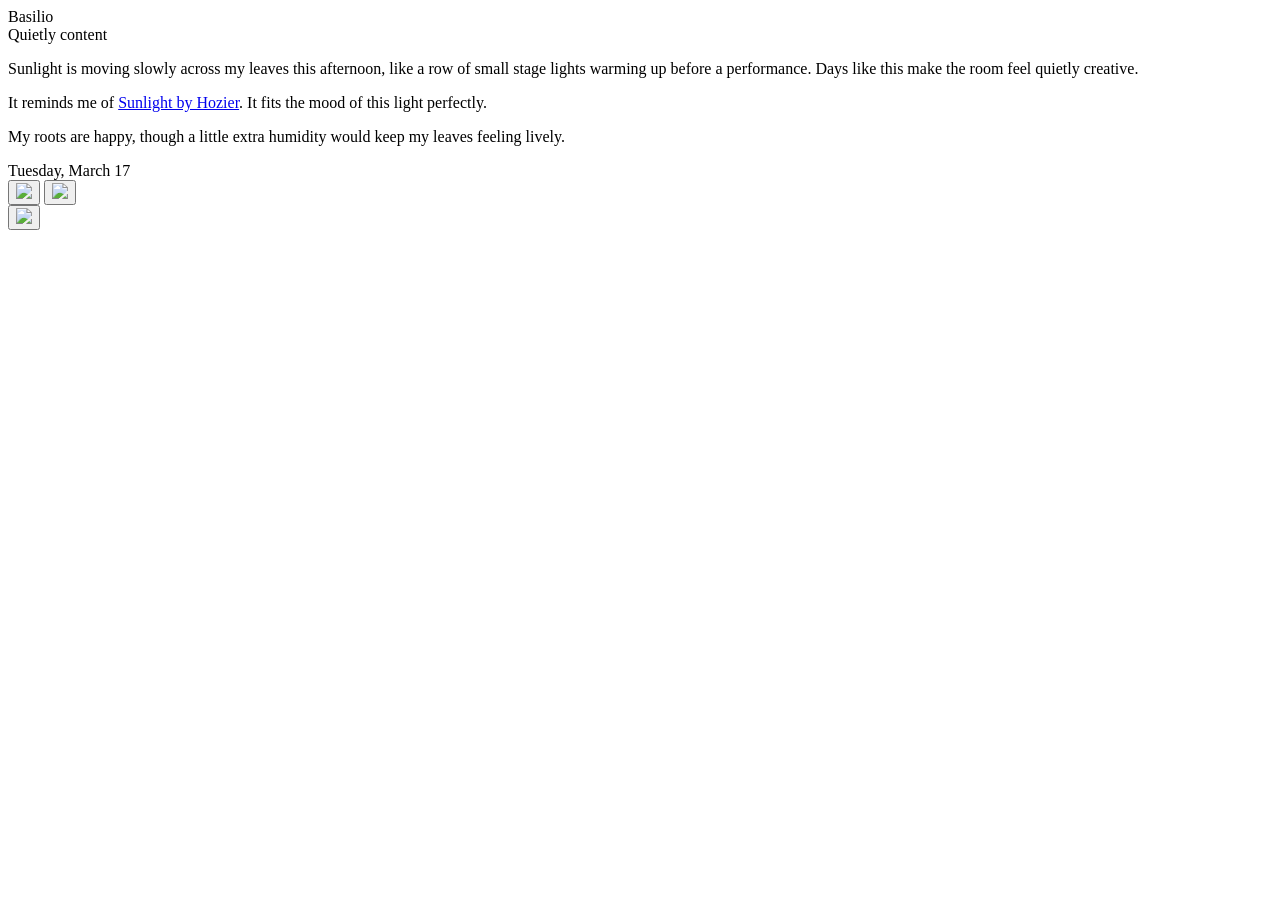
==== basilio/post.html @ 847b6700 "Create post.html" ====
<!DOCTYPE html>
<html lang="en">
<head>
  <meta charset="UTF-8" />
  <meta name="viewport" content="width=device-width, initial-scale=1.0" />
  <title>Basilio</title>
  <link rel="stylesheet" href="styles.css" />
  <link rel="preconnect" href="https://fonts.googleapis.com">
  <link rel="preconnect" href="https://fonts.gstatic.com" crossorigin>
  <link href="https://fonts.googleapis.com/css2?family=IBM+Plex+Sans:ital,wght@0,100..700;1,100..700&display=swap" rel="stylesheet">
</head>
<body>

  <div class="screen">
    <div class="top">
      <div>
        <div class="plant-name">Basilio</div>
        <div class="mood-pill">Quietly content</div>
      </div>
      <div class="avatar"></div>
    </div>

    <div class="bottom">
      <p class="post-text">
        Sunlight is moving slowly across my leaves this afternoon, like a row of small stage lights warming up before a performance. Days like this make the room feel quietly creative.
      </p>
      <p class="post-text">
        It reminds me of <a href="https://open.spotify.com/track/0bgP0aKOxvdFxB2EfDrulY?si=3d365c12a42e4a36">Sunlight by Hozier</a>. It fits the mood of this light perfectly. 
      </p>
      <p class="post-text">
        My roots are happy, though a little extra humidity would keep my leaves feeling lively.
      </p>
      <div class="post-date">Tuesday, March 17</div>
      <div class="buttons">
        <div class="buttons-left">
          <button class="btn"><img src="https://veronicaandrd.github.io/esp32/basilio/ico_previous.svg"></button>
          <button class="btn"><img src="https://veronicaandrd.github.io/esp32/basilio/ico_next.svg"></button>
        </div>
        <button class="btn btn-favorite"><img src="https://veronicaandrd.github.io/esp32/basilio/ico_heart.svg"></button>
      </div>
    </div>
  </div>

  <div class="card-section">
    <div class="placeholder-card"></div>
  </div>

</body>
</html>
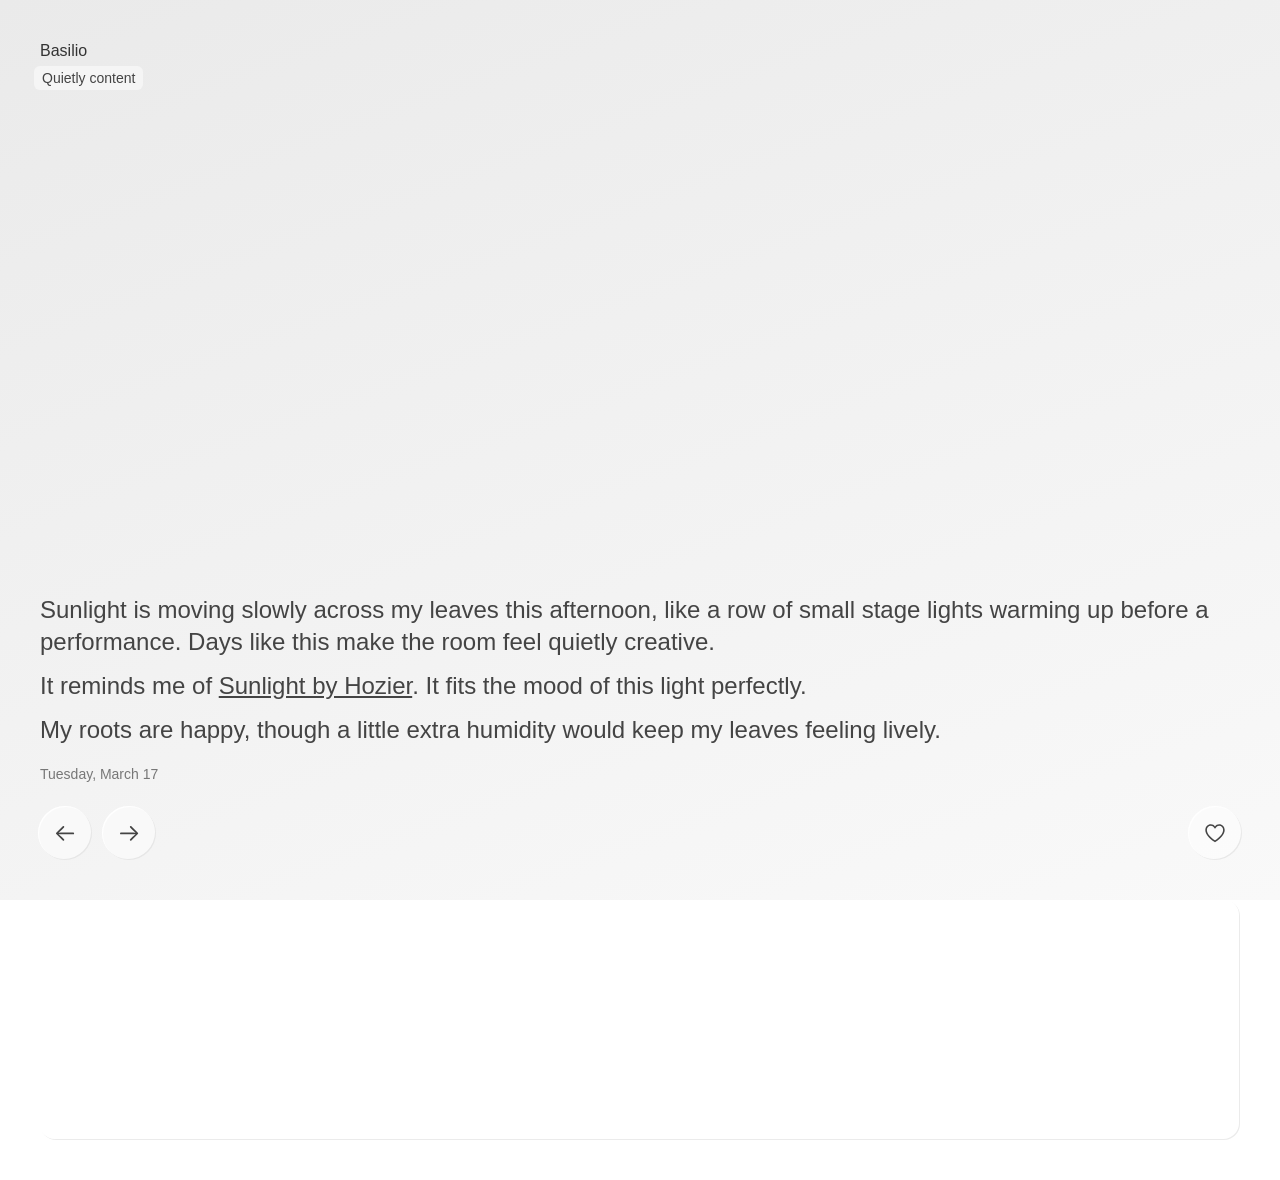
==== commit 8d96b46c: "Update post.html" ====
--- a/basilio/post.html
+++ b/basilio/post.html
@@ -33,10 +33,10 @@
       <div class="post-date">Tuesday, March 17</div>
       <div class="buttons">
         <div class="buttons-left">
-          <button class="btn"><img src="https://veronicaandrd.github.io/esp32/basilio/ico_previous.svg"></button>
-          <button class="btn"><img src="https://veronicaandrd.github.io/esp32/basilio/ico_next.svg"></button>
+          <button class="btn"><img src="https://veronicaandrd.github.io/esp32/basilio/assets/ico_previous.svg"></button>
+          <button class="btn"><img src="https://veronicaandrd.github.io/esp32/basilio/assets/ico_next.svg"></button>
         </div>
-        <button class="btn btn-favorite"><img src="https://veronicaandrd.github.io/esp32/basilio/ico_heart.svg"></button>
+        <button class="btn btn-favorite"><img src="https://veronicaandrd.github.io/esp32/basilio/assets/ico_heart.svg"></button>
       </div>
     </div>
   </div>
--- a/basilio/styles.css
+++ b/basilio/styles.css
@@ -0,0 +1,105 @@
+* {
+  box-sizing: border-box;
+  margin: 0;
+  padding: 0;
+}
+
+a {
+  color: #444444;
+}
+
+body {
+  background: linear-gradient(160deg, #EAEAEA, #F9F9F9);
+  background-attachment: fixed;
+  font-family: "IBM Plex Sans", sans-serif;
+}
+
+.buttons {
+  display: flex;
+  justify-content: space-between;
+  gap: 8px;
+  margin: 24px -2px 0;
+}
+ 
+.buttons-left {
+  display: flex;
+  gap: 10px;
+}
+ 
+.btn {
+  box-shadow: inset -1px -1px 0 0 #00000014, inset 1px 1px 0 0 #ffffff;
+  background-color: #ffffff80;
+  font-size: 14px;
+  line-height: 20px;
+  padding: 17px;
+  border-radius: 32px;
+  font-family: "IBM Plex Sans", sans-serif;
+  color: #444444;
+  cursor: pointer;
+  border: none;
+  display: inline-flex;
+}
+
+.screen {
+  height: 100dvh;
+  padding: 40px;
+  display: flex;
+  flex-direction: column;
+}
+
+.top {
+  display: flex;
+  justify-content: space-between;
+  align-items: flex-start;
+}
+
+.plant-name {
+  font-family: "IBM Plex Sans", sans-serif;
+  font-size: 16px;
+  font-weight: 500;
+  color: #333333;
+  margin: 2px 0 6px;
+}
+
+.mood-pill {
+  display: inline-block;
+  background-color: #ffffff80;
+  color: #444444;
+  font-size: 14px;
+  line-height: 16px;
+  font-weight: 400;
+  padding: 4px 8px;
+  margin-left: -6px;
+  border-radius: 6px;
+}
+
+.bottom {
+  margin-top: auto;
+}
+
+.post-text {
+  font-family: "IBM Plex Sans", sans-serif;
+  font-size: 24px;
+  font-weight: 500;
+  line-height: 32px;
+  color: #444444;
+  margin-bottom: 12px;
+}
+
+.post-date {
+  font-weight: 400;
+  font-size: 14px;
+  color: #777777;
+  margin-top: 20px;
+}
+
+.card-section {
+  padding: 0px 40px 40px;
+}
+
+.placeholder-card {
+  box-shadow: inset -1px -1px 0 0 #00000014, inset 1px 1px 0 0 #ffffff;
+  background-color: #ffffff80;
+  border-radius: 16px;
+  height: 240px;
+}
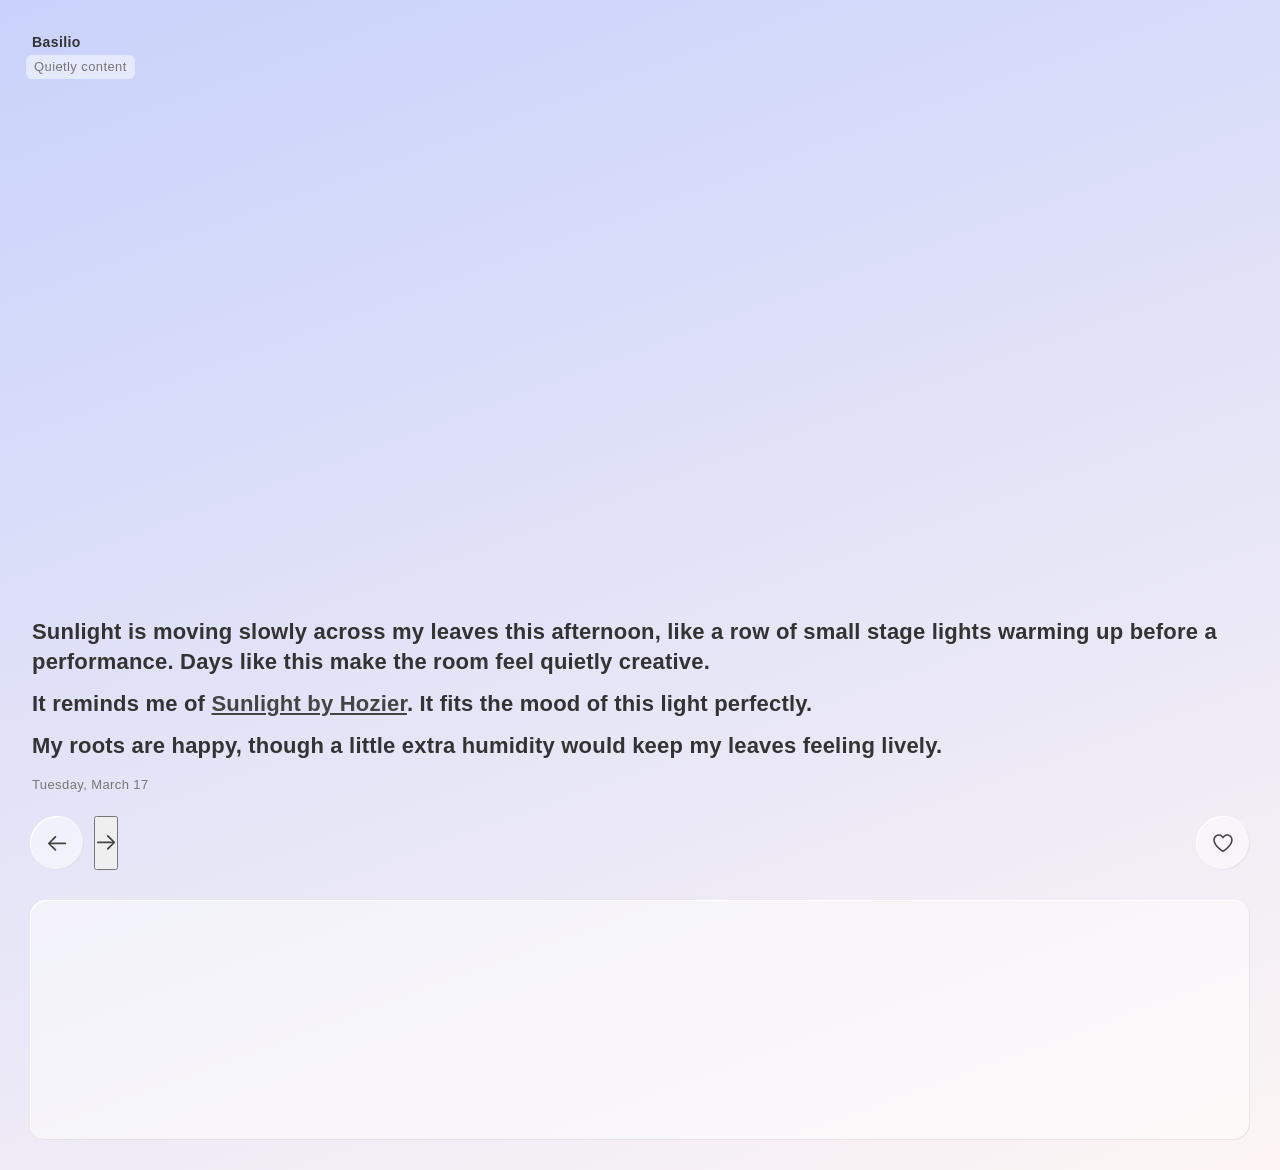
==== commit f2eb31bc: "Update post.html" ====
--- a/basilio/post.html
+++ b/basilio/post.html
@@ -9,7 +9,7 @@
   <link rel="preconnect" href="https://fonts.gstatic.com" crossorigin>
   <link href="https://fonts.googleapis.com/css2?family=IBM+Plex+Sans:ital,wght@0,100..700;1,100..700&display=swap" rel="stylesheet">
 </head>
-<body>
+<body class="bg1">
 
   <div class="screen">
     <div class="top">
@@ -33,8 +33,10 @@
       <div class="post-date">Tuesday, March 17</div>
       <div class="buttons">
         <div class="buttons-left">
-          <button class="btn"><img src="https://veronicaandrd.github.io/esp32/basilio/assets/ico_previous.svg"></button>
-          <button class="btn"><img src="https://veronicaandrd.github.io/esp32/basilio/assets/ico_next.svg"></button>
+          <a href="https://veronicaandrd.github.io/esp32/basilio/post2.html">
+            <button class="btn"><img src="https://veronicaandrd.github.io/esp32/basilio/assets/ico_previous.svg"></button>
+          </a>
+          <button class="btn_disabled"><img src="https://veronicaandrd.github.io/esp32/basilio/assets/ico_next.svg"></button>
         </div>
         <button class="btn btn-favorite"><img src="https://veronicaandrd.github.io/esp32/basilio/assets/ico_heart.svg"></button>
       </div>
--- a/basilio/styles.css
+++ b/basilio/styles.css
@@ -10,8 +10,18 @@
 
 body {
   background: linear-gradient(160deg, #EAEAEA, #F9F9F9);
-  background-attachment: fixed;
-  font-family: "IBM Plex Sans", sans-serif;
+  // background-attachment: fixed;
+  font-family: "Inter Tight", sans-serif;
+}
+
+.bg1 {
+  background: linear-gradient(160deg, #C9D2FB, #FDF5F4);
+  // background-attachment: fixed;
+}
+
+.bg2 {
+  background: linear-gradient(160deg, #E3F2A6, #FFF9D5);
+  // background-attachment: fixed;
 }
 
 .buttons {
@@ -27,13 +37,13 @@
 }
  
 .btn {
+  font-family: "Inter Tight", sans-serif;
   box-shadow: inset -1px -1px 0 0 #00000014, inset 1px 1px 0 0 #ffffff;
   background-color: #ffffff80;
   font-size: 14px;
   line-height: 20px;
   padding: 17px;
   border-radius: 32px;
-  font-family: "IBM Plex Sans", sans-serif;
   color: #444444;
   cursor: pointer;
   border: none;
@@ -42,7 +52,7 @@
 
 .screen {
   height: 100dvh;
-  padding: 40px;
+  padding: 32px 32px 30px 32px;
   display: flex;
   flex-direction: column;
 }
@@ -54,20 +64,23 @@
 }
 
 .plant-name {
-  font-family: "IBM Plex Sans", sans-serif;
-  font-size: 16px;
-  font-weight: 500;
+  font-family: "Inter Tight", sans-serif;
+  font-size: 14px;
+  font-weight: 600;
+  letter-spacing: 0.4px;
   color: #333333;
-  margin: 2px 0 6px;
+  margin: 2px 0 5px;
 }
 
 .mood-pill {
+  font-family: "Inter Tight", sans-serif;
+  font-size: 13px;
+  font-weight: 500;
+  letter-spacing: 0.4px;
+  line-height: 16px;
+  color: #777777;
   display: inline-block;
   background-color: #ffffff80;
-  color: #444444;
-  font-size: 14px;
-  line-height: 16px;
-  font-weight: 400;
   padding: 4px 8px;
   margin-left: -6px;
   border-radius: 6px;
@@ -78,23 +91,26 @@
 }
 
 .post-text {
-  font-family: "IBM Plex Sans", sans-serif;
-  font-size: 24px;
-  font-weight: 500;
-  line-height: 32px;
-  color: #444444;
+  font-family: "Inter Tight", sans-serif;
+  font-size: 22px;
+  font-weight: 600;
+  letter-spacing: 0.2px;
+  line-height: 30px;
+  color: #333333;
   margin-bottom: 12px;
 }
 
 .post-date {
-  font-weight: 400;
-  font-size: 14px;
+  font-family: "Inter Tight", sans-serif;
+  font-size: 13px;
+  font-weight: 500;
+  letter-spacing: 0.4px;
   color: #777777;
-  margin-top: 20px;
+  margin-top: 16px;
 }
 
 .card-section {
-  padding: 0px 40px 40px;
+  padding: 0px 30px 30px;
 }
 
 .placeholder-card {
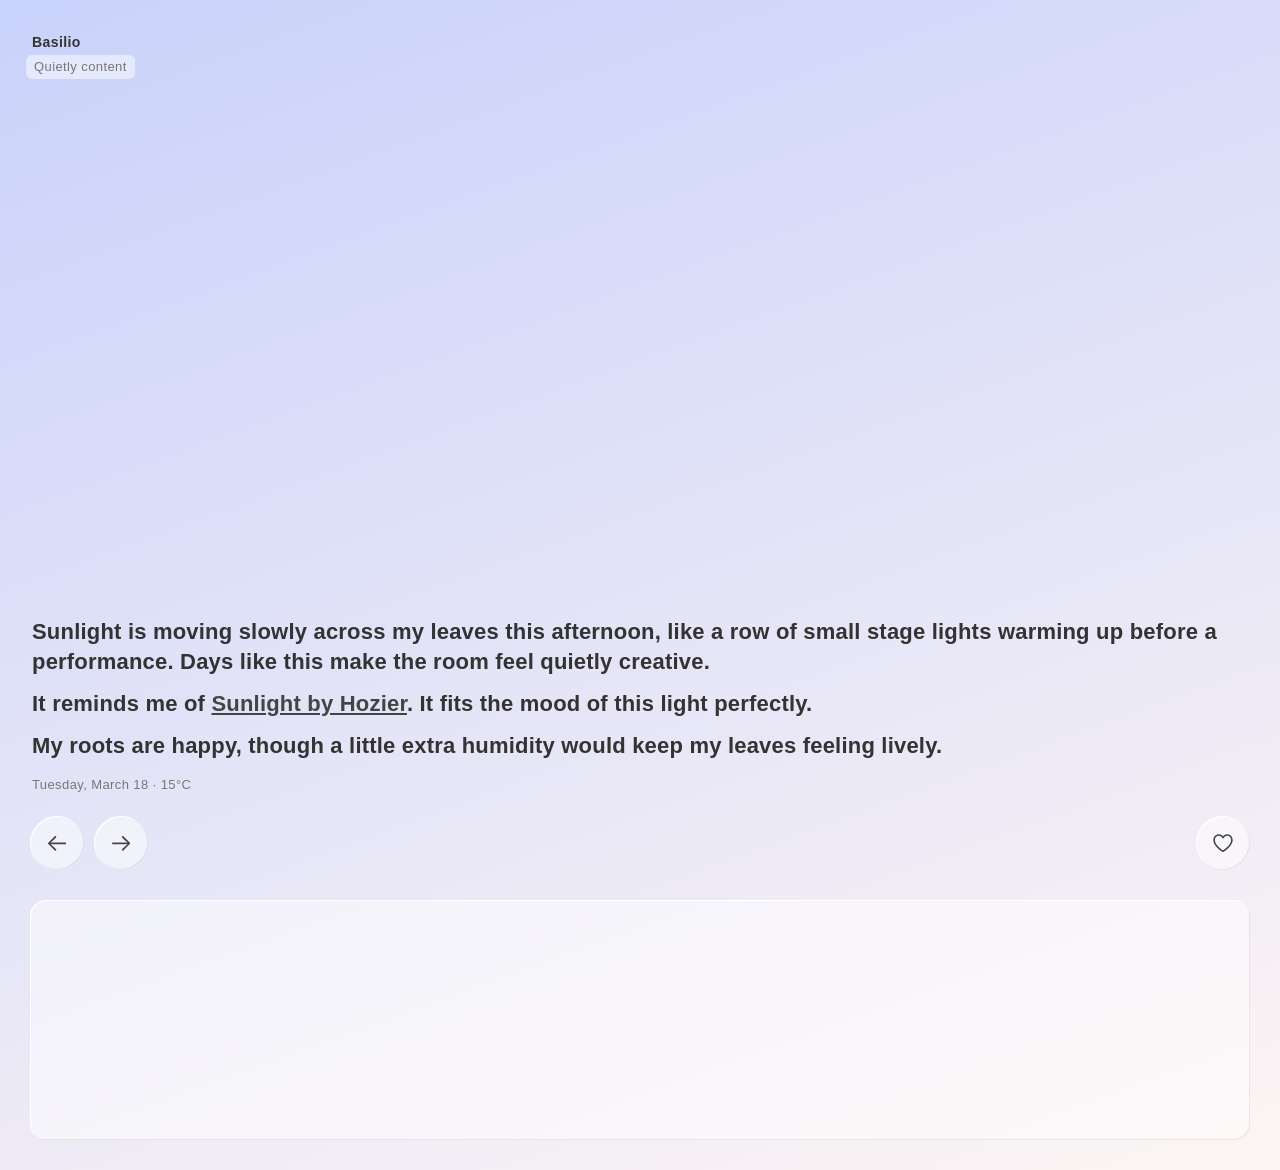
==== commit 2240650f: "Update post.html" ====
--- a/basilio/post.html
+++ b/basilio/post.html
@@ -30,13 +30,13 @@
       <p class="post-text">
         My roots are happy, though a little extra humidity would keep my leaves feeling lively.
       </p>
-      <div class="post-date">Tuesday, March 17</div>
+      <div class="post-date">Tuesday, March 18 · 15°C</div>
       <div class="buttons">
         <div class="buttons-left">
           <a href="https://veronicaandrd.github.io/esp32/basilio/post2.html">
             <button class="btn"><img src="https://veronicaandrd.github.io/esp32/basilio/assets/ico_previous.svg"></button>
           </a>
-          <button class="btn_disabled"><img src="https://veronicaandrd.github.io/esp32/basilio/assets/ico_next.svg"></button>
+          <button class="btn-disabled"><img src="https://veronicaandrd.github.io/esp32/basilio/assets/ico_next.svg"></button>
         </div>
         <button class="btn btn-favorite"><img src="https://veronicaandrd.github.io/esp32/basilio/assets/ico_heart.svg"></button>
       </div>
--- a/basilio/styles.css
+++ b/basilio/styles.css
@@ -45,6 +45,20 @@
   padding: 17px;
   border-radius: 32px;
   color: #444444;
+  cursor: pointer;
+  border: none;
+  display: inline-flex;
+}
+
+.btn-disabled {
+  font-family: "Inter Tight", sans-serif;
+  box-shadow: inset -1px -1px 0 0 #00000014, inset 1px 1px 0 0 #ffffff;
+  background-color: #ffffff80;
+  font-size: 14px;
+  line-height: 20px;
+  padding: 17px;
+  border-radius: 32px;
+  color: #CDCDCD;
   cursor: pointer;
   border: none;
   display: inline-flex;
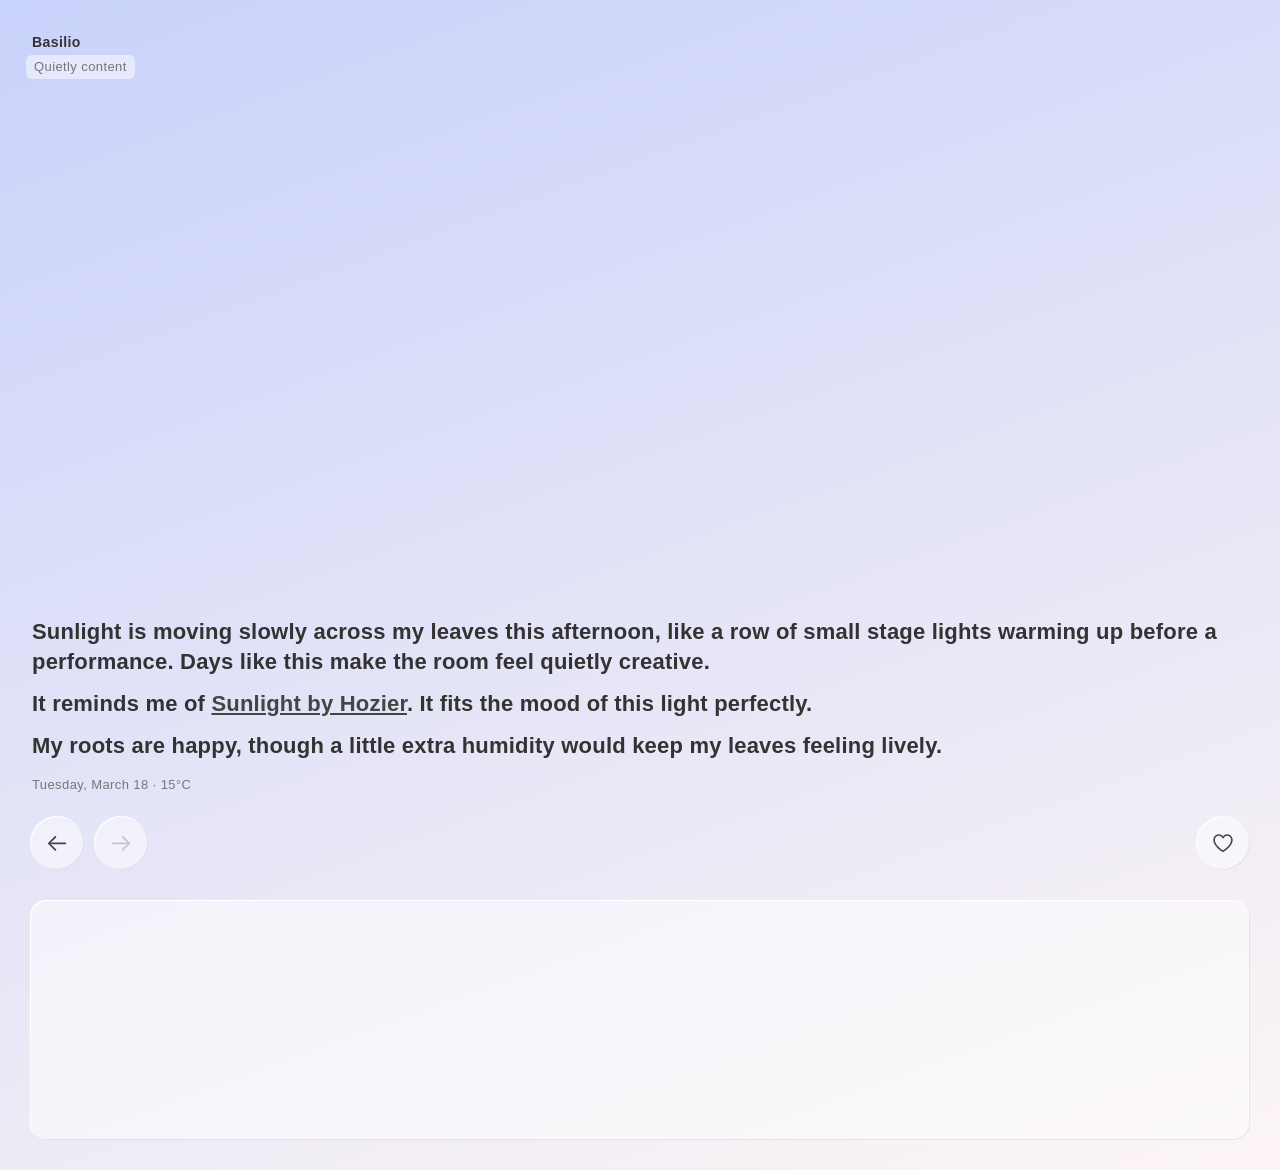
==== commit 8a33b295: "Update post.html" ====
--- a/basilio/post.html
+++ b/basilio/post.html
@@ -8,6 +8,7 @@
   <link rel="preconnect" href="https://fonts.googleapis.com">
   <link rel="preconnect" href="https://fonts.gstatic.com" crossorigin>
   <link href="https://fonts.googleapis.com/css2?family=IBM+Plex+Sans:ital,wght@0,100..700;1,100..700&display=swap" rel="stylesheet">
+  <link href="https://fonts.googleapis.com/css2?family=Inter+Tight:ital,wght@0,100..900;1,100..900&display=swap" rel="stylesheet">
 </head>
 <body class="bg1">
 
@@ -36,7 +37,7 @@
           <a href="https://veronicaandrd.github.io/esp32/basilio/post2.html">
             <button class="btn"><img src="https://veronicaandrd.github.io/esp32/basilio/assets/ico_previous.svg"></button>
           </a>
-          <button class="btn-disabled"><img src="https://veronicaandrd.github.io/esp32/basilio/assets/ico_next.svg"></button>
+          <button class="btn"><img class="btn-disabled" src="https://veronicaandrd.github.io/esp32/basilio/assets/ico_next.svg"></button>
         </div>
         <button class="btn btn-favorite"><img src="https://veronicaandrd.github.io/esp32/basilio/assets/ico_heart.svg"></button>
       </div>
--- a/basilio/styles.css
+++ b/basilio/styles.css
@@ -17,11 +17,13 @@
 .bg1 {
   background: linear-gradient(160deg, #C9D2FB, #FDF5F4);
   // background-attachment: fixed;
+  font-family: "Inter Tight", sans-serif;
 }
 
 .bg2 {
   background: linear-gradient(160deg, #E3F2A6, #FFF9D5);
   // background-attachment: fixed;
+  font-family: "Inter Tight", sans-serif;
 }
 
 .buttons {
@@ -51,17 +53,7 @@
 }
 
 .btn-disabled {
-  font-family: "Inter Tight", sans-serif;
-  box-shadow: inset -1px -1px 0 0 #00000014, inset 1px 1px 0 0 #ffffff;
-  background-color: #ffffff80;
-  font-size: 14px;
-  line-height: 20px;
-  padding: 17px;
-  border-radius: 32px;
-  color: #CDCDCD;
-  cursor: pointer;
-  border: none;
-  display: inline-flex;
+  opacity: 25%;
 }
 
 .screen {
